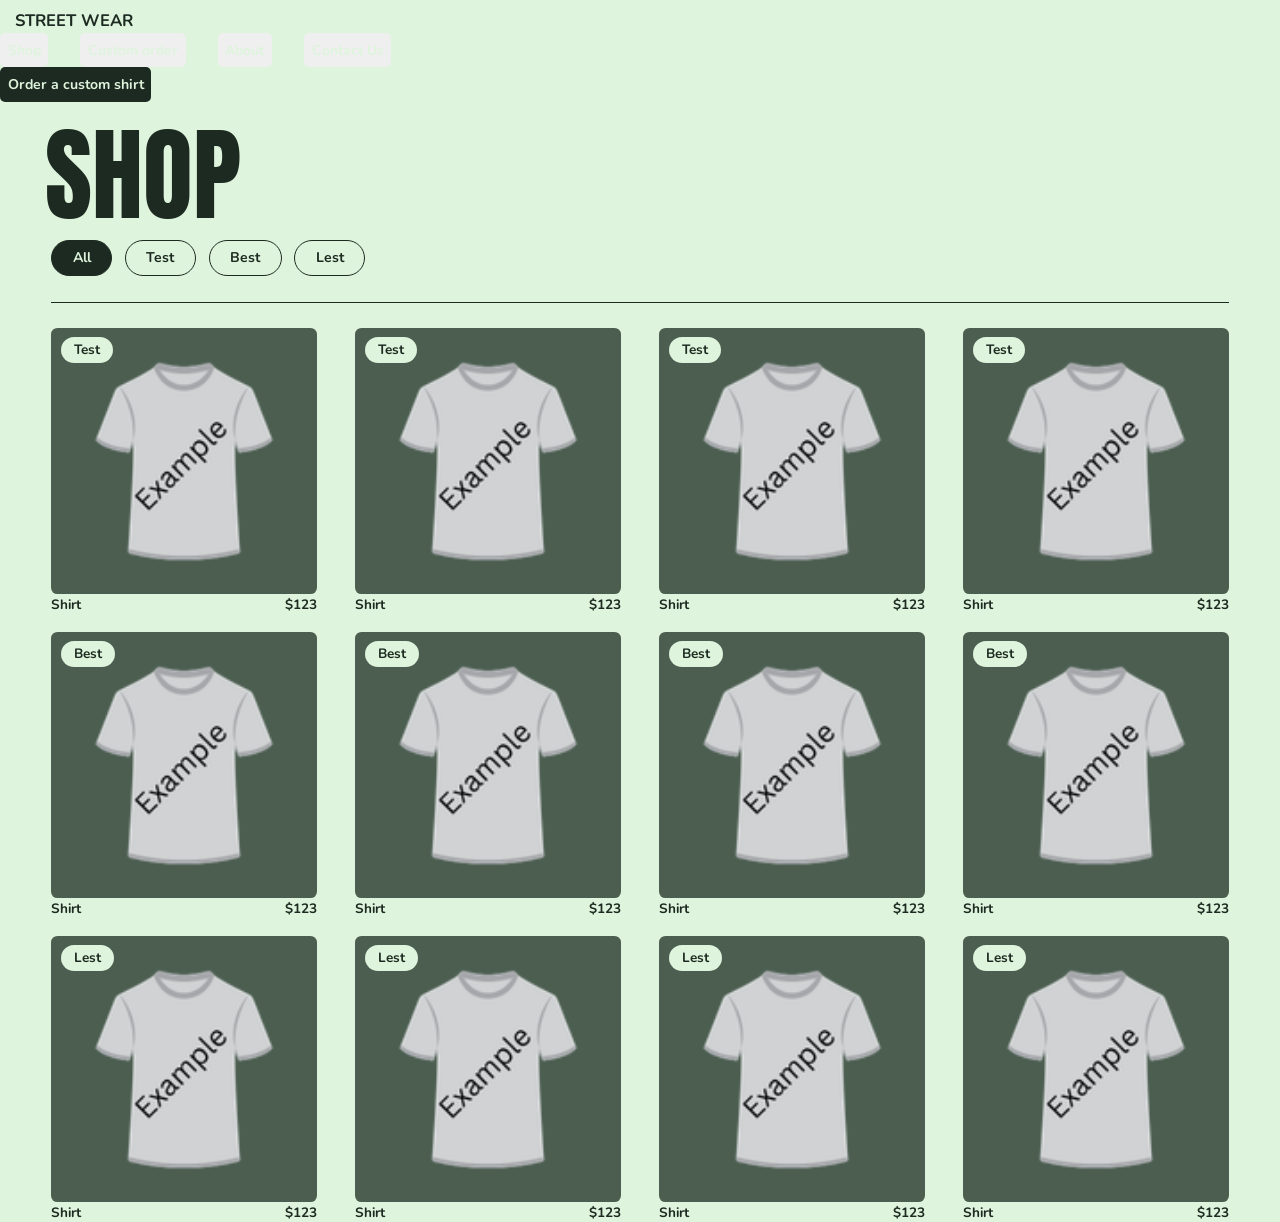
==== store.html @ 46b43c7f "Add files via upload" ====
<!DOCTYPE html>
<html>
<head>
  <title>Street Wear - Store</title>
  <link rel="stylesheet" href="main.css">
  <style>
    .card {
      background: #4B5E50;
      border-radius: 0.5vw;
      padding: 2vw;
      position: relative;
      animation: entrance linear both;
      animation-timeline: view();
      animation-range: entry 0% entry 80%;
    }
    .card img {
      width: 100%;
      height: auto;
      display: block;
    }
    #grid {
      display: grid;
      grid-template-columns: repeat(4, minmax(0, 1fr));   
      gap: 3vw;
      padding: 0 4vw;
      margin-top: 2vw;
    }
    #categories {
      display: flex;
      flex-wrap: wrap;
      gap: 1vw;
      padding: 3vw 0 2vw; 
      margin: 0 4vw;
      align-self: center;
      font-size: 1.6vw;
      border-bottom: 0.15vw solid #1d2a21;
    }
    .cat {
      background: transparent;
      color: #1d2a21;
      border: 0.15vw solid #1d2a21;
      border-radius: 999px;
      padding: 0.6vw 1.6vw;
      font-size: max(14px, 1.1vw);
      text-transform: capitalize;  
    }
    .cat.active {
      background: #1d2a21;
      color: #def4dc;
    }
    .tag {
      background: #def4dc;
      border-radius: 50px;
      padding: 0.3vw 1vw; 
      position: absolute;
      top: 0.7vw;
      left: 0.8vw;
      text-transform: capitalize;
      font-family: nunito;
      font-weight: bold;
      font-size: 1.06vw;
    }
  </style>
</head>
<body>
  <div id="nav">
    <p onclick="window.location.href='index.html'" id="brand-name">STREET WEAR</p>
    <div style="display: flex; gap: 2.5vw; align-self: stretch;">
      <button class="page" style="" onclick="window.location.href='store.html'" id="navbutton">Shop</button>
      <button id="navbutton">Custom order</button>
      <button id="navbutton">About</button>
      <button id="navbutton">Contact Us</button>
    </div>
    <button style="background:#1d2a21;" id="order">Order a custom shirt</button>
  </div>
  <h1 style="font-size: 8vw; margin-top: -0.2vw; margin-left: 3.5vw; margin-bottom: -4vw;">SHOP</h1>
  <div id="categories"></div>
  <div id="grid"></div>
<script>
    const products = [
      { category: "test", name: "Shirt", price: 123, image: "Media/IMAGE1.png" },
      { category: "test", name: "Shirt", price: 123, image: "Media/IMAGE2.png" },  
      { category: "test", name: "Shirt", price: 123, image: "Media/IMAGE3.png" },
      { category: "test", name: "Shirt", price: 123, image: "Media/IMAGE4.png" },
      { category: "best", name: "Shirt", price: 123, image: "Media/IMAGE5.png" },
      { category: "best", name: "Shirt", price: 123, image: "Media/IMAGE6.png" },
      { category: "best", name: "Shirt", price: 123, image: "Media/IMAGE7.png" },
      { category: "best", name: "Shirt", price: 123, image: "Media/IMAGE8.png" },
      { category: "lest", name: "Shirt", price: 123, image: "Media/IMAGE5.png" },
      { category: "lest", name: "Shirt", price: 123, image: "Media/IMAGE6.png" },
      { category: "lest", name: "Shirt", price: 123, image: "Media/IMAGE7.png" },
      { category: "lest", name: "Shirt", price: 123, image: "Media/IMAGE8.png" },
    ];
    const grid = document.getElementById("grid");
    const categories = ["all", ...new Set(products.map(p => p.category))];
    function makeCard(p) {
      const src = p.image ?? `Media/${p.id}.png`;
      const tag = current === "all"
        ? `<span class="tag">${p.category}</span>`
        : "";                   
      return `
        <div class="card">
          ${tag}
          <img src="${src}" alt="${p.name}" loading="lazy">
          <p style="left: 0px;" id="name">${p.name}</p>
          <p style="right: 0px;" id="price">$${p.price}</p>
        </div>`;
    }
    const bar  = document.getElementById("categories");
    let current = "all";

    function render() {
      const shown = current === "all"
        ? products
        : products.filter(p => p.category === current);
      grid.innerHTML = shown.map(makeCard).join("");

      bar.innerHTML = categories.map(c => `
        <button class="cat ${c === current ? "active" : ""}" data-cat="${c}">${c}</button>
      `).join("");
    }

    bar.addEventListener("click", e => {
      const btn = e.target.closest("button[data-cat]");
      if (!btn) return;
      current = btn.dataset.cat;
      render();
    });

    render();
</script>
</body>  
</html>
---- main.css ----
@import url('https://fonts.googleapis.com/css2?family=Anton&display=swap');
@import url('https://fonts.googleapis.com/css2?family=Anton&family=Nunito:ital,wght@0,200..1000;1,200..1000&display=swap');

html, body {
    background: #def4dc;
    margin: 0;
    color: #1d2a21;
    line-height: 1.36;
}

#nav {
  background: none;
  padding: 0;
  font-family: nunito;
  font-weight: bold;
}
#brand-name {
  margin: 0;
  margin-top: 0.8vw;
  margin-left: 1.2vw;
  font-size: 1.3vw;
}

h1{
  font-size: 19.7vw;
  margin: 0;
  margin-top: -2.4vw;
  margin-left: 2vw;
  font-family: anton;
  font-weight: normal;
  line-height: 1.5;
}
#lower {
  margin-top: -11.7vw;
}
button {
  font-family: nunito;
  font-weight: bold;
  color: #def4dc;
  font-size: 1.1vw;
  padding: 0.6vw;
  text-align: center;
  border: none;
  border-radius: 0.4vw;
  transition: all 0.15s ease-in-out;
  display: block;
}
button:hover {
  transform: translateY(-0.133vw);
  box-shadow: 0 0.266vw 0 #1d2a21;
}
#order:hover{
  box-shadow: 0 0.266vw 0 #4B5E50;
}
#order:active{
  box-shadow: none;
}
button:active {
  transform: translateY(0px);
  box-shadow: none;
}
#message{
  font-size: 1.3vw;
  font-family: nunito;
  font-weight: bold;
  margin-left: 2.1vw;
  margin-top: -3.6vw;
  margin-bottom: 2vw;
}

#banner {
  overflow: hidden;       
  white-space: nowrap;    
  background: #1d2a21;
  margin-top: 2vw;
  /* margin-bottom: 4000px; */
}

#banner p {
  width: max-content;     
  margin: 0;
  margin-left: 0.3vw;
  animation: slide ease-in-out both;
  animation-timeline: scroll(root);   
  color: #def4dc;
  font-family: anton;
  font-size: 2.5vw;
}

@keyframes slide {
  from { 
    transform: translateX(0); 
  }
  to   { 
    transform: translateX(-30%); 
  }   
}

#row1, #row2{
  display: flex;
  flex-wrap: wrap;
  margin-top: 1.77vw;
}

#image1{
  background: #4B5E50;
  border-radius: 0.5vw;
  padding: 2vw;
  margin-left: auto;
  margin-right: auto;
  position: relative;
  animation: entrance linear both;
  animation-timeline: view();
  animation-range: entry 0% entry 80%;

}
#image2{
  background: #1d2a21;
  border-radius: 0.44vw;
  padding: 1.77vw;
  margin-right: auto;
  margin-left: auto;
  position: relative;
  animation: entrance linear both;
  animation-timeline: view();
  animation-range: entry 0% entry 80%;
}
#image3{
  background: #c3d6c0;
  border-radius: 0.44vw;
  padding: 1.77vw;
  margin-right: auto;
  margin-left: auto;
  position: relative;
  animation: entrance linear both;
  animation-timeline: view();
  animation-range: entry 0% entry 80%;
}
#image4{
  background: #e9d8a6;
  border-radius: 0.44vw;
  padding: 1.77vw;
  margin-right: auto;
  margin-left: auto;
  position: relative;
  animation: entrance linear both;
  animation-timeline: view();
  animation-range: entry 0% entry 80%;

}
#name, #price {
  position: absolute;
  bottom: -2.66vw;
  font-size: 1.06vw;
  font-family: nunito;
  font-weight: bold;
}

#end {
  background: #4B5E50;
  animation: expand linear both;
  animation-timeline: view();        
  animation-range: entry 0% entry 100%; 
  height: 16vw;
}


@keyframes expand {
  from {
    transform: translateY(3.22vw);
  }
  to {
    transform: translateY(0px);
  }
}
@keyframes entrance {
  from { 
    opacity: 0;
    transform: translateY(2.66vw); }
  to   { 
    opacity: 1; 
    transform: translateY(0);
  }
}
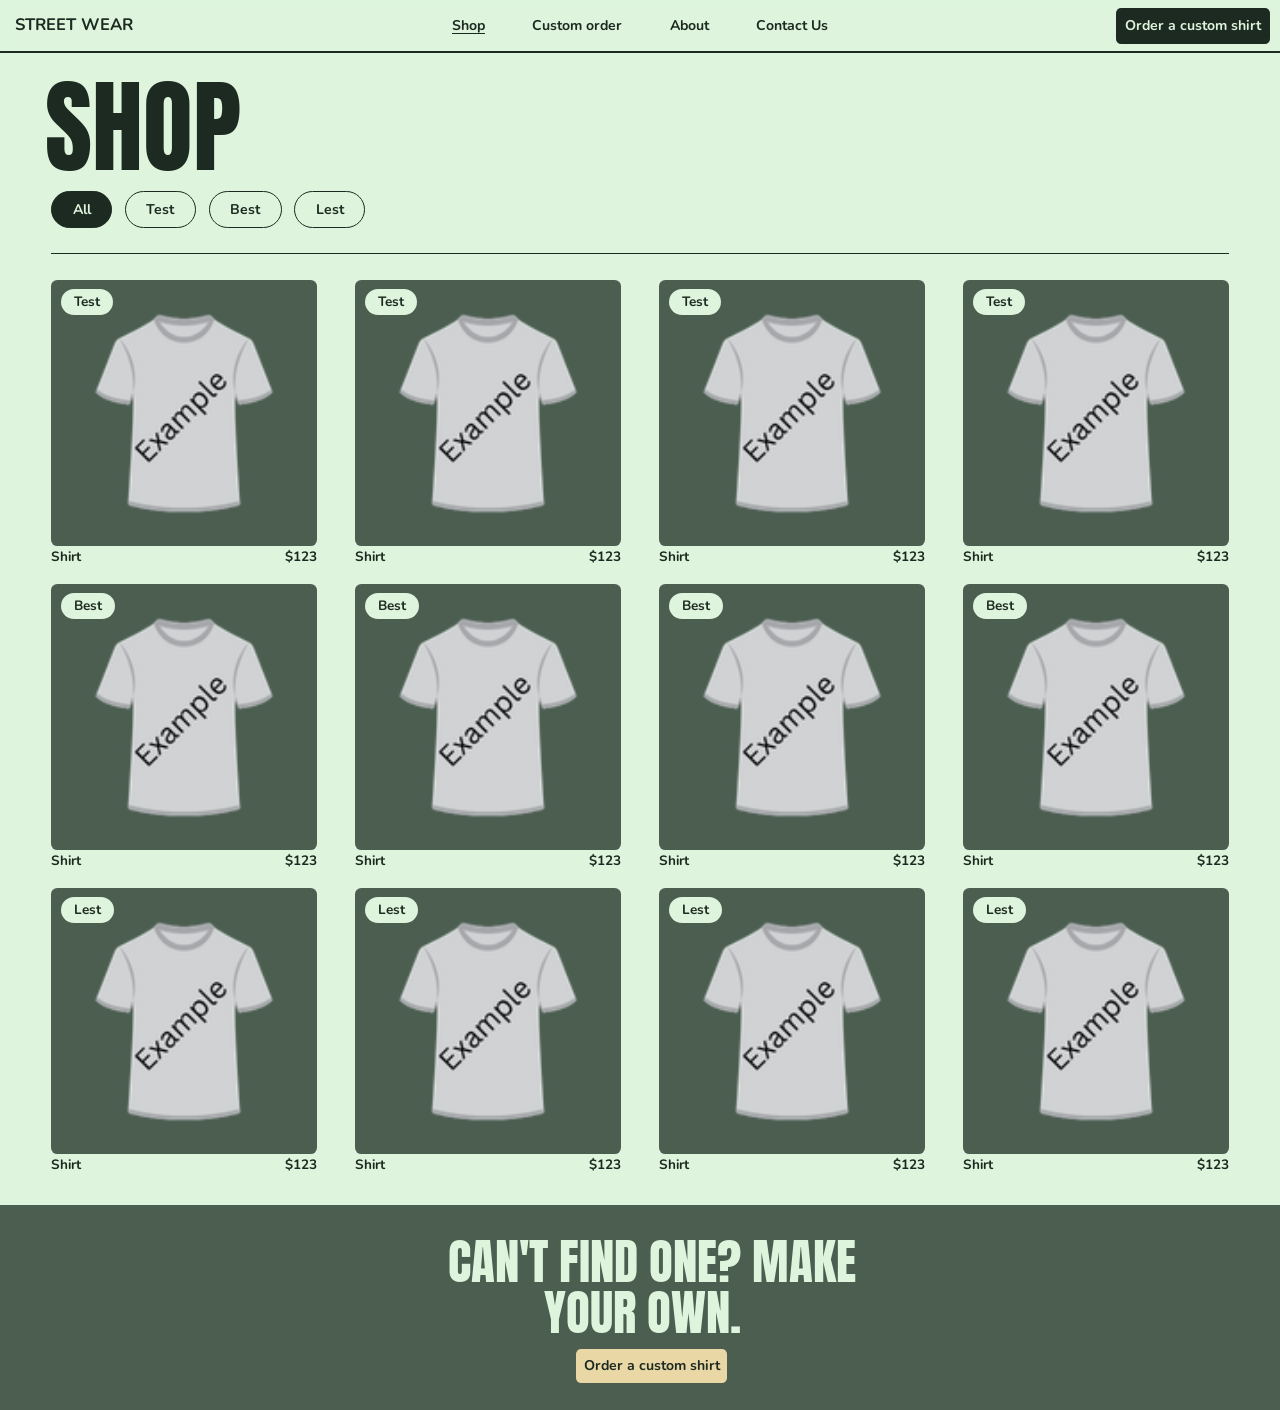
==== commit d0fe460f: "Add custom shirt order section to store.html" ====
--- a/store.html
+++ b/store.html
@@ -76,6 +76,13 @@
   <h1 style="font-size: 8vw; margin-top: -0.2vw; margin-left: 3.5vw; margin-bottom: -4vw;">SHOP</h1>
   <div id="categories"></div>
   <div id="grid"></div>
+  <div id="end">
+    <div style="width: 50%; margin-left: auto; margin-right: auto; padding-top: 3.99vw; margin-top: 4vw;">
+      <h1 style="font-size: 3.81vw; color: #def4dc; margin-left: 20%">CAN'T FIND ONE? MAKE</h1>
+      <h1 style="font-size: 3.81vw; color: #def4dc; margin-left: 35%; margin-top: -1.77vw;">YOUR OWN.</h1>
+      <button style="background: #e9d8a6; color: #1d2a21; margin-left: 40%;">Order a custom shirt</button>
+    </div>
+  </div>
 <script>
     const products = [
       { category: "test", name: "Shirt", price: 123, image: "Media/IMAGE1.png" },
@@ -131,4 +138,3 @@
 </script>
 </body>  
 </html>
-
--- a/main.css
+++ b/main.css
@@ -1,6 +1,41 @@
 @import url('https://fonts.googleapis.com/css2?family=Anton&display=swap');
 @import url('https://fonts.googleapis.com/css2?family=Anton&family=Nunito:ital,wght@0,200..1000;1,200..1000&display=swap');
 
+@keyframes slide {
+  from { 
+    transform: translateX(0); 
+  }
+  to   { 
+    transform: translateX(-30%); 
+  }   
+}
+
+@keyframes expand {
+  from {
+    transform: translateY(3.22vw);
+  }
+  to {
+    transform: translateY(0px);
+  }
+}
+
+@keyframes entrance {
+  from { 
+    opacity: 0;
+    transform: translateY(2.66vw); }
+  to   { 
+    opacity: 1; 
+    transform: translateY(0);
+  }
+}
+
+@keyframes shrinkalt {
+  to { 
+  height: 2vw; 
+  font-size: 0.95vw; 
+  width: 10vw;
+  }
+}
 html, body {
     background: #def4dc;
     margin: 0;
@@ -8,15 +43,54 @@
     line-height: 1.36;
 }
 
+.page {
+  text-decoration: underline;
+  text-underline-offset: 0.2vw;
+}
+
 #nav {
-  background: none;
+  background: rgba(222, 244, 220, 0.8);
+  backdrop-filter: blur(10px);
   padding: 0;
   font-family: nunito;
   font-weight: bold;
+  border-bottom: solid 2px #1d2a21;
+  display: grid;
+  grid-template-columns: 1fr auto 1fr;
+  grid-template-rows: minmax(0, 1fr);
+  align-items: center;
+  position: sticky;
+  top: 0;  
+  z-index: 100;
+  --h: 4vw;                        
+  height: var(--h);
+  animation: shrink linear both;
+  animation-timeline: scroll(root);
+  animation-range: 0px 150px;
+}
+
+@keyframes shrink {
+  to {
+    height: calc(var(--h) * 0.6);       
+    margin-bottom: calc(var(--h) * 0.4);   
+  }
+}
+
+#navbutton{
+  background: transparent; 
+  color: #1d2a21; 
+  font-weight: bold;
+  font-size: 1.1vw;
+  transition: all 0.15s ease-in-out;
+  align-items: center;
+}
+#navbutton:hover{
+  transform: translateY(0);
+  box-shadow: none;
+  color: #4B5E50;
 }
 #brand-name {
   margin: 0;
-  margin-top: 0.8vw;
   margin-left: 1.2vw;
   font-size: 1.3vw;
 }
@@ -49,6 +123,24 @@
   transform: translateY(-0.133vw);
   box-shadow: 0 0.266vw 0 #1d2a21;
 }
+#order {
+  width: 12vw;
+  justify-self: end;
+  margin-right: 0.8vw;
+  --h: 2.8vw;                        
+  height: var(--h);
+  animation: shrinkalt linear both;
+  animation-timeline: scroll(root);
+  animation-range: 0px 150px;
+  display: flex;
+  align-items: center;   
+  justify-content: center;
+  padding: 0 1vw;           
+  line-height: 1;
+  white-space: nowrap;  
+}
+
+
 #order:hover{
   box-shadow: 0 0.266vw 0 #4B5E50;
 }
@@ -87,14 +179,7 @@
   font-size: 2.5vw;
 }
 
-@keyframes slide {
-  from { 
-    transform: translateX(0); 
-  }
-  to   { 
-    transform: translateX(-30%); 
-  }   
-}
+
 
 #row1, #row2{
   display: flex;
@@ -165,20 +250,3 @@
 }
 
 
-@keyframes expand {
-  from {
-    transform: translateY(3.22vw);
-  }
-  to {
-    transform: translateY(0px);
-  }
-}
-@keyframes entrance {
-  from { 
-    opacity: 0;
-    transform: translateY(2.66vw); }
-  to   { 
-    opacity: 1; 
-    transform: translateY(0);
-  }
-}
